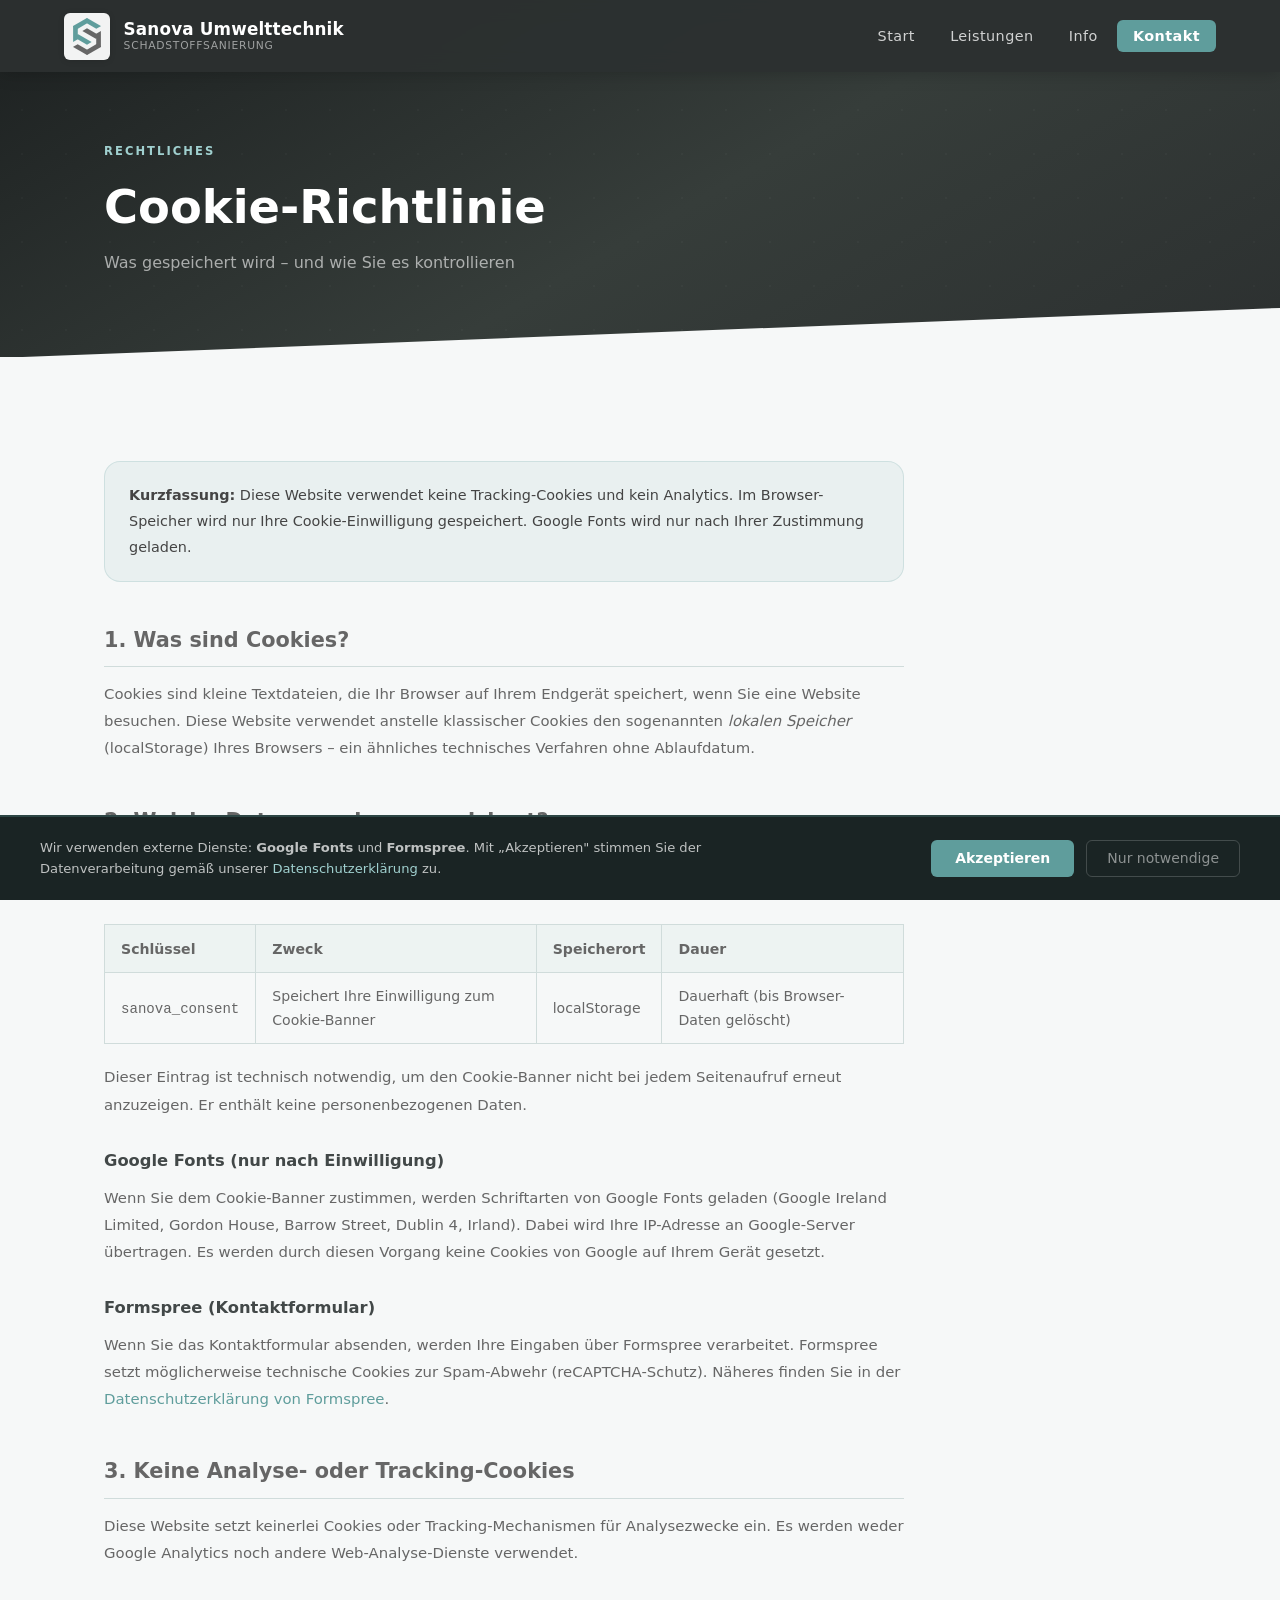
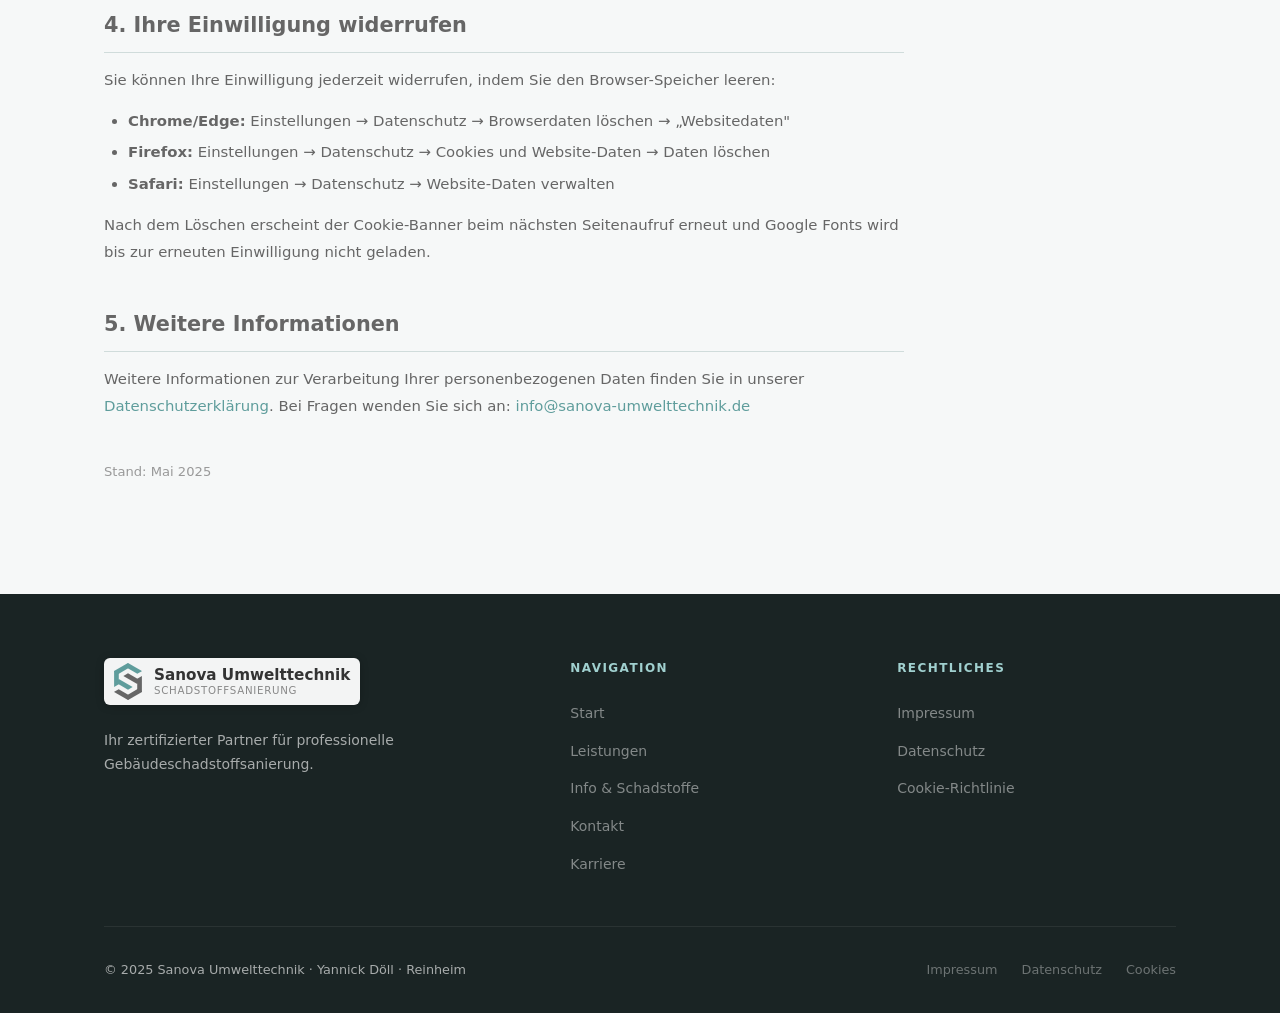
==== cookies.html @ a1963cd4 "Add all subpages, cookie banner, shared CSS/JS - styles.css, shared.js: shared styles and JS (nav, f" ====
<!DOCTYPE html>
<html lang="de">
<head>
<meta charset="UTF-8">
<meta name="viewport" content="width=device-width, initial-scale=1.0">
<title>Cookie-Richtlinie – Sanova Umwelttechnik</title>
<meta name="robots" content="noindex">
<link rel="stylesheet" href="styles.css">
</head>
<body>

<nav id="nav">
  <a href="index.html" class="n-logo">
    <div class="n-logo-bg">
      <svg class="n-logo-sym" width="28" height="37" viewBox="0 0 622 823" xmlns="http://www.w3.org/2000/svg">
        <path class="lp-g" d="M620 288 620 644 516 644 516 347.939Z" fill-rule="evenodd"/>
        <path class="lp-g" d="M311.668 230.654 568.369 378.86 516.4 468.87 207.731 290.662Z" fill-rule="evenodd"/>
        <path class="lp-g" d="M570.025 552.78 621.994 642.79 312.577 821.43 260.609 731.42Z" fill-rule="evenodd"/>
        <path class="lp-g" d="M104.385 582.97 363.34 732.48 311.372 822.49 1.955 643.85 3.463 641.24Z" fill-rule="evenodd"/>
        <path class="lp-t" d="M2 535 2 179 106 179 106 475.06Z" fill-rule="evenodd"/>
        <path class="lp-t" d="M310.624 592.39 53.923 444.18 105.892 354.17 414.561 532.38Z" fill-rule="evenodd"/>
        <path class="lp-t" d="M52.267 270.263 0.299 180.251 309.715 1.609 361.684 91.621Z" fill-rule="evenodd"/>
        <path class="lp-t" d="M517.908 240.075 258.952 90.567 310.921 0.555 620.337 179.197 618.83 181.807Z" fill-rule="evenodd"/>
      </svg>
    </div>
    <div class="n-logo-name">
      <span class="n-l1">Sanova Umwelttechnik</span>
      <span class="n-l2">Schadstoffsanierung</span>
    </div>
  </a>
  <ul class="nlinks">
    <li><a href="index.html">Start</a></li>
    <li><a href="leistungen.html">Leistungen</a></li>
    <li><a href="info.html">Info</a></li>
    <li><a href="kontakt.html" class="n-cta">Kontakt</a></li>
  </ul>
</nav>

<div class="page-hero">
  <div class="ctr ph-inner">
    <div class="stag">Rechtliches</div>
    <h1>Cookie-Richtlinie</h1>
    <p>Was gespeichert wird – und wie Sie es kontrollieren</p>
  </div>
</div>

<section class="page-content">
  <div class="ctr">
    <div class="prose">

      <div class="info-box">
        <p>
          <strong>Kurzfassung:</strong> Diese Website verwendet keine Tracking-Cookies und kein Analytics.
          Im Browser-Speicher wird nur Ihre Cookie-Einwilligung gespeichert.
          Google Fonts wird nur nach Ihrer Zustimmung geladen.
        </p>
      </div>

      <h2>1. Was sind Cookies?</h2>
      <p>
        Cookies sind kleine Textdateien, die Ihr Browser auf Ihrem Endgerät speichert, wenn Sie eine Website besuchen.
        Diese Website verwendet anstelle klassischer Cookies den sogenannten <em>lokalen Speicher</em> (localStorage)
        Ihres Browsers – ein ähnliches technisches Verfahren ohne Ablaufdatum.
      </p>

      <h2>2. Welche Daten werden gespeichert?</h2>

      <h3>Einwilligungsspeicherung (technisch notwendig)</h3>
      <table>
        <thead>
          <tr><th>Schlüssel</th><th>Zweck</th><th>Speicherort</th><th>Dauer</th></tr>
        </thead>
        <tbody>
          <tr><td><code>sanova_consent</code></td><td>Speichert Ihre Einwilligung zum Cookie-Banner</td><td>localStorage</td><td>Dauerhaft (bis Browser-Daten gelöscht)</td></tr>
        </tbody>
      </table>
      <p>
        Dieser Eintrag ist technisch notwendig, um den Cookie-Banner nicht bei jedem Seitenaufruf erneut anzuzeigen.
        Er enthält keine personenbezogenen Daten.
      </p>

      <h3>Google Fonts (nur nach Einwilligung)</h3>
      <p>
        Wenn Sie dem Cookie-Banner zustimmen, werden Schriftarten von Google Fonts geladen
        (Google Ireland Limited, Gordon House, Barrow Street, Dublin 4, Irland).
        Dabei wird Ihre IP-Adresse an Google-Server übertragen. Es werden durch diesen Vorgang
        keine Cookies von Google auf Ihrem Gerät gesetzt.
      </p>

      <h3>Formspree (Kontaktformular)</h3>
      <p>
        Wenn Sie das Kontaktformular absenden, werden Ihre Eingaben über Formspree verarbeitet.
        Formspree setzt möglicherweise technische Cookies zur Spam-Abwehr (reCAPTCHA-Schutz).
        Näheres finden Sie in der <a href="https://formspree.io/legal/privacy-policy" target="_blank" rel="noopener noreferrer">Datenschutzerklärung von Formspree</a>.
      </p>

      <h2>3. Keine Analyse- oder Tracking-Cookies</h2>
      <p>
        Diese Website setzt keinerlei Cookies oder Tracking-Mechanismen für Analysezwecke ein.
        Es werden weder Google Analytics noch andere Web-Analyse-Dienste verwendet.
      </p>

      <h2>4. Ihre Einwilligung widerrufen</h2>
      <p>
        Sie können Ihre Einwilligung jederzeit widerrufen, indem Sie den Browser-Speicher leeren:
      </p>
      <ul>
        <li><strong>Chrome/Edge:</strong> Einstellungen → Datenschutz → Browserdaten löschen → „Websitedaten"</li>
        <li><strong>Firefox:</strong> Einstellungen → Datenschutz → Cookies und Website-Daten → Daten löschen</li>
        <li><strong>Safari:</strong> Einstellungen → Datenschutz → Website-Daten verwalten</li>
      </ul>
      <p>
        Nach dem Löschen erscheint der Cookie-Banner beim nächsten Seitenaufruf erneut und
        Google Fonts wird bis zur erneuten Einwilligung nicht geladen.
      </p>

      <h2>5. Weitere Informationen</h2>
      <p>
        Weitere Informationen zur Verarbeitung Ihrer personenbezogenen Daten finden Sie in unserer
        <a href="datenschutz.html">Datenschutzerklärung</a>. Bei Fragen wenden Sie sich an:
        <a href="mailto:info@sanova-umwelttechnik.de">info@sanova-umwelttechnik.de</a>
      </p>

      <p style="margin-top:2.5rem;font-size:.82rem;color:#999">Stand: Mai 2025</p>

    </div>
  </div>
</section>

<footer>
  <div class="ctr">
    <div class="ftop">
      <div class="fbrand">
        <div class="fbrand-logo">
          <div style="background:rgba(255,255,255,.95);border-radius:6px;padding:5px 10px;display:inline-flex;align-items:center;gap:.75rem;box-shadow:0 1px 8px rgba(0,0,0,.22)">
            <svg width="28" height="37" viewBox="0 0 622 823" xmlns="http://www.w3.org/2000/svg">
              <path d="M620 288 620 644 516 644 516 347.939Z" fill="#666666" fill-rule="evenodd"/>
              <path d="M311.668 230.654 568.369 378.86 516.4 468.87 207.731 290.662Z" fill="#666666" fill-rule="evenodd"/>
              <path d="M570.025 552.78 621.994 642.79 312.577 821.43 260.609 731.42Z" fill="#666666" fill-rule="evenodd"/>
              <path d="M104.385 582.97 363.34 732.48 311.372 822.49 1.955 643.85 3.463 641.24Z" fill="#666666" fill-rule="evenodd"/>
              <path d="M2 535 2 179 106 179 106 475.06Z" fill="#5F9D9C" fill-rule="evenodd"/>
              <path d="M310.624 592.39 53.923 444.18 105.892 354.17 414.561 532.38Z" fill="#5F9D9C" fill-rule="evenodd"/>
              <path d="M52.267 270.263 0.299 180.251 309.715 1.609 361.684 91.621Z" fill="#5F9D9C" fill-rule="evenodd"/>
              <path d="M517.908 240.075 258.952 90.567 310.921 0.555 620.337 179.197 618.83 181.807Z" fill="#5F9D9C" fill-rule="evenodd"/>
            </svg>
            <div style="display:flex;flex-direction:column;line-height:1.15">
              <span style="font-size:.95rem;font-weight:700;color:#333">Sanova Umwelttechnik</span>
              <span style="font-size:.64rem;color:#888;text-transform:uppercase;letter-spacing:.07em">Schadstoffsanierung</span>
            </div>
          </div>
        </div>
        <p>Ihr zertifizierter Partner für professionelle Gebäudeschadstoffsanierung.</p>
      </div>
      <div class="fcol"><h4>Navigation</h4><ul>
        <li><a href="index.html">Start</a></li>
        <li><a href="leistungen.html">Leistungen</a></li>
        <li><a href="info.html">Info &amp; Schadstoffe</a></li>
        <li><a href="kontakt.html">Kontakt</a></li>
        <li><a href="karriere.html">Karriere</a></li>
      </ul></div>
      <div class="fcol"><h4>Rechtliches</h4><ul>
        <li><a href="impressum.html">Impressum</a></li>
        <li><a href="datenschutz.html">Datenschutz</a></li>
        <li><a href="cookies.html">Cookie-Richtlinie</a></li>
      </ul></div>
    </div>
    <div class="fbot">
      <p>© 2025 Sanova Umwelttechnik · Yannick Döll · Reinheim</p>
      <div class="fbot-links"><a href="impressum.html">Impressum</a><a href="datenschutz.html">Datenschutz</a><a href="cookies.html">Cookies</a></div>
    </div>
  </div>
</footer>

<div id="cb" class="cb">
  <p class="cb-text">Wir verwenden externe Dienste: <strong>Google Fonts</strong> und <strong>Formspree</strong>. Mit „Akzeptieren" stimmen Sie der Datenverarbeitung gemäß unserer <a href="datenschutz.html">Datenschutzerklärung</a> zu.</p>
  <div class="cb-btns">
    <button class="cb-btn-ok" onclick="acceptCookies()">Akzeptieren</button>
    <button class="cb-btn-no" onclick="rejectCookies()">Nur notwendige</button>
  </div>
</div>
<script src="shared.js"></script>
</body>
</html>
---- styles.css ----
/* Sanova Umwelttechnik – Shared Styles */
:root{
  --g900:#1c2020;--g800:#2c3030;--g700:#424848;--g600:#666666;--g500:#7a7a7a;
  --teal:#5F9D9C;--teal-l:#79b7b6;--teal-xl:#a0d0cf;--teal-dim:rgba(95,157,156,.13);
  --bg:#f6f8f8;--bg-alt:#edf3f2;--white:#fff;--border:#d0dcdb;
  --text:#222;--tm:#444;--tl:#666;
  --shadow:0 4px 24px rgba(102,102,102,.09);--shadow-lg:0 12px 48px rgba(102,102,102,.15);
  --r:6px;--rl:16px;--tr:.3s cubic-bezier(.4,0,.2,1);
}
*{margin:0;padding:0;box-sizing:border-box}
html{scroll-behavior:smooth}
body{font-family:'Aptos','DM Sans',system-ui,sans-serif;color:var(--text);background:var(--bg);overflow-x:hidden;line-height:1.75;-webkit-font-smoothing:antialiased}

/* ── NAV ── */
nav{position:fixed;top:0;left:0;right:0;z-index:100;padding:0 4rem;height:72px;display:flex;align-items:center;justify-content:space-between;background:rgba(44,48,48,.96);backdrop-filter:blur(10px);box-shadow:0 2px 16px rgba(0,0,0,.18);transition:background var(--tr),box-shadow var(--tr)}
nav.sc{background:#fff;box-shadow:0 2px 30px rgba(0,0,0,.09)}
.lp-g{fill:#666666}.lp-t{fill:#5F9D9C}
.n-logo-bg{background:rgba(255,255,255,.94);border-radius:6px;padding:5px 9px;display:flex;align-items:center;transition:background var(--tr),padding var(--tr),box-shadow var(--tr);box-shadow:0 1px 6px rgba(0,0,0,.12)}
nav.sc .n-logo-bg{background:transparent;padding:5px 0;box-shadow:none}
.n-logo{display:flex;align-items:center;gap:.85rem;text-decoration:none}
.n-logo-sym{display:block;flex-shrink:0}
.n-logo-name{display:flex;flex-direction:column;line-height:1.15}
.n-l1{font-size:1.05rem;font-weight:700;color:#fff;transition:color var(--tr);letter-spacing:.01em}
.n-l2{font-size:.67rem;font-weight:400;color:rgba(255,255,255,.55);letter-spacing:.07em;text-transform:uppercase;transition:color var(--tr)}
nav.sc .n-l1{color:#333}
nav.sc .n-l2{color:#888}
.nlinks{display:flex;align-items:center;gap:.2rem;list-style:none}
.nlinks a{padding:.5rem 1rem;color:rgba(255,255,255,.78);font-size:.9rem;font-weight:500;letter-spacing:.03em;border-radius:var(--r);transition:all var(--tr);text-decoration:none}
.nlinks a:hover,.nlinks a.active{color:#fff;background:rgba(255,255,255,.1)}
nav.sc .nlinks a{color:var(--g500)}
nav.sc .nlinks a:hover,nav.sc .nlinks a.active{color:var(--g600);background:rgba(102,102,102,.07)}
.n-cta{background:var(--teal) !important;color:#fff !important;font-weight:600 !important}
.n-cta:hover{background:var(--teal-l) !important;transform:translateY(-1px)}
nav.sc .n-cta{background:var(--teal) !important;color:#fff !important}

/* ── COMMON ── */
.ctr{max-width:1200px;margin:0 auto;padding:0 4rem}
.sh{margin-bottom:3.5rem}
.stag{display:inline-block;font-size:.72rem;font-weight:600;letter-spacing:.18em;text-transform:uppercase;color:var(--teal);margin-bottom:.75rem}
.stitle{font-size:clamp(1.75rem,3vw,2.5rem);font-weight:700;line-height:1.22;color:var(--g600)}
.sdesc{margin-top:1rem;font-size:1rem;color:var(--tl);max-width:560px;line-height:1.75}

/* ── BUTTONS ── */
.btn-p{display:inline-flex;align-items:center;gap:.5rem;background:var(--teal);color:#fff;padding:.9rem 2rem;border-radius:var(--r);font-weight:600;font-size:.95rem;text-decoration:none;transition:all var(--tr);border:2px solid var(--teal)}
.btn-p:hover{background:var(--teal-l);border-color:var(--teal-l);transform:translateY(-2px);box-shadow:0 8px 25px rgba(95,157,156,.32)}
.btn-s{display:inline-flex;align-items:center;gap:.5rem;background:transparent;color:rgba(255,255,255,.82);padding:.9rem 2rem;border-radius:var(--r);font-weight:500;font-size:.95rem;text-decoration:none;border:2px solid rgba(255,255,255,.25);transition:all var(--tr)}
.btn-s:hover{border-color:rgba(255,255,255,.52);background:rgba(255,255,255,.06)}
.btn-outline{display:inline-flex;align-items:center;gap:.5rem;background:transparent;color:var(--teal);padding:.85rem 1.75rem;border-radius:var(--r);font-weight:600;font-size:.92rem;text-decoration:none;border:2px solid var(--teal);transition:all var(--tr)}
.btn-outline:hover{background:var(--teal);color:#fff;transform:translateY(-2px)}

/* ── TAGS ── */
.tags{display:flex;flex-wrap:wrap;gap:.4rem}
.tag{background:rgba(95,157,156,.1);color:var(--g500);padding:.22rem .75rem;border-radius:2rem;font-size:.76rem;font-weight:500}

/* ── FORM ── */
.cform{background:#fff;border-radius:20px;padding:2.5rem;box-shadow:0 6px 36px rgba(102,102,102,.12)}
.frow{display:grid;grid-template-columns:1fr 1fr;gap:1rem}
.fg{margin-bottom:1.25rem}
.fg label{display:block;font-size:.82rem;font-weight:600;color:var(--tm);margin-bottom:.5rem;letter-spacing:.02em}
.fg input,.fg select,.fg textarea{width:100%;padding:.85rem 1rem;border:1.5px solid var(--border);border-radius:var(--r);font-family:'Aptos','DM Sans',system-ui,sans-serif;font-size:.92rem;color:var(--text);background:var(--bg);transition:all var(--tr);outline:none}
.fg input:focus,.fg select:focus,.fg textarea:focus{border-color:var(--teal);background:#fff;box-shadow:0 0 0 3px rgba(95,157,156,.12)}
.fg textarea{height:130px;resize:vertical}
.fsub{width:100%;padding:1rem;background:var(--teal);color:#fff;border:none;border-radius:var(--r);font-family:'Aptos','DM Sans',system-ui,sans-serif;font-size:1rem;font-weight:700;cursor:pointer;transition:all var(--tr);letter-spacing:.02em;display:flex;align-items:center;justify-content:center;gap:.5rem}
.fsub:hover{background:var(--teal-l);transform:translateY(-2px);box-shadow:0 8px 20px rgba(95,157,156,.28)}
.clayout{display:grid;grid-template-columns:1fr 1.3fr;gap:5rem;align-items:start}
.ci h3{font-size:1.45rem;font-weight:700;color:var(--g600);margin-bottom:1rem}
.ci p{font-size:.95rem;color:var(--tl);line-height:1.75;margin-bottom:2.5rem}
.cdetails{display:flex;flex-direction:column;gap:1rem}
.cdet{display:flex;align-items:center;gap:.875rem;font-size:.9rem;color:var(--text)}
.cdico{width:40px;height:40px;min-width:40px;background:rgba(95,157,156,.12);border-radius:10px;display:flex;align-items:center;justify-content:center;color:var(--teal)}
.cdet a{color:var(--text);text-decoration:none}
.cdet a:hover{color:var(--teal)}

/* ── FOOTER ── */
footer{background:#1a2424;padding:4rem 0 2rem;color:rgba(255,255,255,.62)}
.ftop{display:grid;grid-template-columns:1.5fr 1fr 1fr;gap:3rem;padding-bottom:3rem;border-bottom:1px solid rgba(255,255,255,.07)}
.fbrand-logo{margin-bottom:1.25rem}
.fbrand p{font-size:.875rem;line-height:1.7;max-width:320px}
.fcol h4{font-size:.75rem;font-weight:700;color:var(--teal-xl);text-transform:uppercase;letter-spacing:.12em;margin-bottom:1.25rem}
.fcol ul{list-style:none;display:flex;flex-direction:column;gap:.6rem}
.fcol a{font-size:.875rem;color:rgba(255,255,255,.46);text-decoration:none;transition:color var(--tr)}
.fcol a:hover{color:var(--teal-xl)}
.fbot{padding-top:2rem;display:flex;justify-content:space-between;align-items:center;flex-wrap:wrap;gap:1rem}
.fbot p{font-size:.8rem}
.fbot-links{display:flex;gap:1.5rem}
.fbot-links a{font-size:.8rem;color:rgba(255,255,255,.36);text-decoration:none;transition:color var(--tr)}
.fbot-links a:hover{color:var(--teal-xl)}

/* ── REVEAL ── */
.rv{opacity:0;transform:translateY(22px);transition:opacity .65s ease,transform .65s ease}
.rv.vis{opacity:1;transform:translateY(0)}
@keyframes fiu{from{opacity:0;transform:translateY(24px)}to{opacity:1;transform:translateY(0)}}
.fi1{animation:fiu .8s .05s ease both}
.fi2{animation:fiu .8s .18s ease both}
.fi3{animation:fiu .8s .3s ease both}
.fi4{animation:fiu .8s .42s ease both}

/* ── PAGE HERO (subpages) ── */
.page-hero{background:linear-gradient(150deg,#1c2020 0%,#363d3a 55%,#2c3030 100%);padding:8.5rem 0 5rem;position:relative;overflow:hidden}
.page-hero::before{content:'';position:absolute;inset:0;background-image:radial-gradient(rgba(255,255,255,.08) 1px,transparent 1px);background-size:44px 44px;pointer-events:none;opacity:.3}
.page-hero::after{content:'';position:absolute;bottom:-1px;left:0;right:0;height:50px;background:var(--bg);clip-path:polygon(0 100%,100% 0,100% 100%)}
.ph-inner{position:relative;z-index:2}
.ph-inner .stag{color:var(--teal-xl)}
.ph-inner h1{font-size:clamp(2rem,4vw,2.9rem);font-weight:700;color:#fff;line-height:1.15;margin-top:.5rem}
.ph-inner p{color:rgba(255,255,255,.6);margin-top:.9rem;font-size:1rem;max-width:560px;line-height:1.75}

/* ── COOKIE BANNER ── */
.cb{position:fixed;bottom:0;left:0;right:0;z-index:999;background:#1a2424;border-top:2px solid rgba(95,157,156,.28);padding:1.25rem 2.5rem;display:flex;align-items:center;justify-content:space-between;gap:2rem;flex-wrap:wrap;transform:translateY(100%);transition:transform .4s cubic-bezier(.4,0,.2,1)}
.cb.show{transform:translateY(0)}
.cb-text{font-size:.82rem;color:rgba(255,255,255,.72);line-height:1.65;max-width:680px}
.cb-text a{color:var(--teal-xl);text-decoration:none}
.cb-btns{display:flex;gap:.75rem;flex-shrink:0;flex-wrap:wrap}
.cb-btn-ok{background:var(--teal);color:#fff;border:none;padding:.6rem 1.5rem;border-radius:var(--r);font-size:.875rem;font-weight:600;cursor:pointer;font-family:inherit;transition:background var(--tr)}
.cb-btn-ok:hover{background:var(--teal-l)}
.cb-btn-no{background:transparent;color:rgba(255,255,255,.5);border:1px solid rgba(255,255,255,.18);padding:.6rem 1.25rem;border-radius:var(--r);font-size:.875rem;cursor:pointer;font-family:inherit;transition:all var(--tr)}
.cb-btn-no:hover{border-color:rgba(255,255,255,.4);color:rgba(255,255,255,.8)}

/* ── PROSE (legal/info pages) ── */
.page-content{padding:5rem 0 6rem;background:var(--bg)}
.prose{max-width:800px}
.prose h2{font-size:1.3rem;font-weight:700;color:var(--g600);margin:2.5rem 0 .9rem;padding-bottom:.5rem;border-bottom:1px solid var(--border)}
.prose h3{font-size:1.02rem;font-weight:700;color:var(--g700);margin:1.75rem 0 .6rem}
.prose p{font-size:.93rem;color:var(--tl);line-height:1.82;margin-bottom:.9rem}
.prose ul,.prose ol{font-size:.93rem;color:var(--tl);line-height:1.82;margin-bottom:.9rem;padding-left:1.5rem}
.prose li{margin-bottom:.25rem}
.prose a{color:var(--teal);text-decoration:none}
.prose a:hover{text-decoration:underline}
.prose .info-box{background:rgba(95,157,156,.08);border:1px solid rgba(95,157,156,.2);border-radius:var(--rl);padding:1.25rem 1.5rem;margin:1.5rem 0}
.prose .info-box p{margin:0;color:var(--tm);font-size:.9rem}
.prose table{width:100%;border-collapse:collapse;margin:1.25rem 0;font-size:.88rem}
.prose th{background:var(--bg-alt);color:var(--g600);font-weight:700;padding:.7rem 1rem;text-align:left;border:1px solid var(--border)}
.prose td{padding:.65rem 1rem;border:1px solid var(--border);color:var(--tl)}

/* ── RESPONSIVE ── */
@media(max-width:900px){
  nav{padding:0 2rem}
  .ctr{padding:0 2rem}
  .clayout{grid-template-columns:1fr}
  .ftop{grid-template-columns:1fr 1fr}
  .cb{flex-direction:column;align-items:flex-start;gap:1rem}
  .ph-inner{padding:0 2rem}
}
@media(max-width:600px){
  nav{padding:0 1.25rem}
  .ctr{padding:0 1.25rem}
  .ph-inner{padding:0 1.25rem}
  .frow{grid-template-columns:1fr}
  .ftop{grid-template-columns:1fr}
  .cb{padding:1rem 1.25rem}
  .cb-btns{width:100%}
  .cb-btn-ok,.cb-btn-no{flex:1;justify-content:center}
}
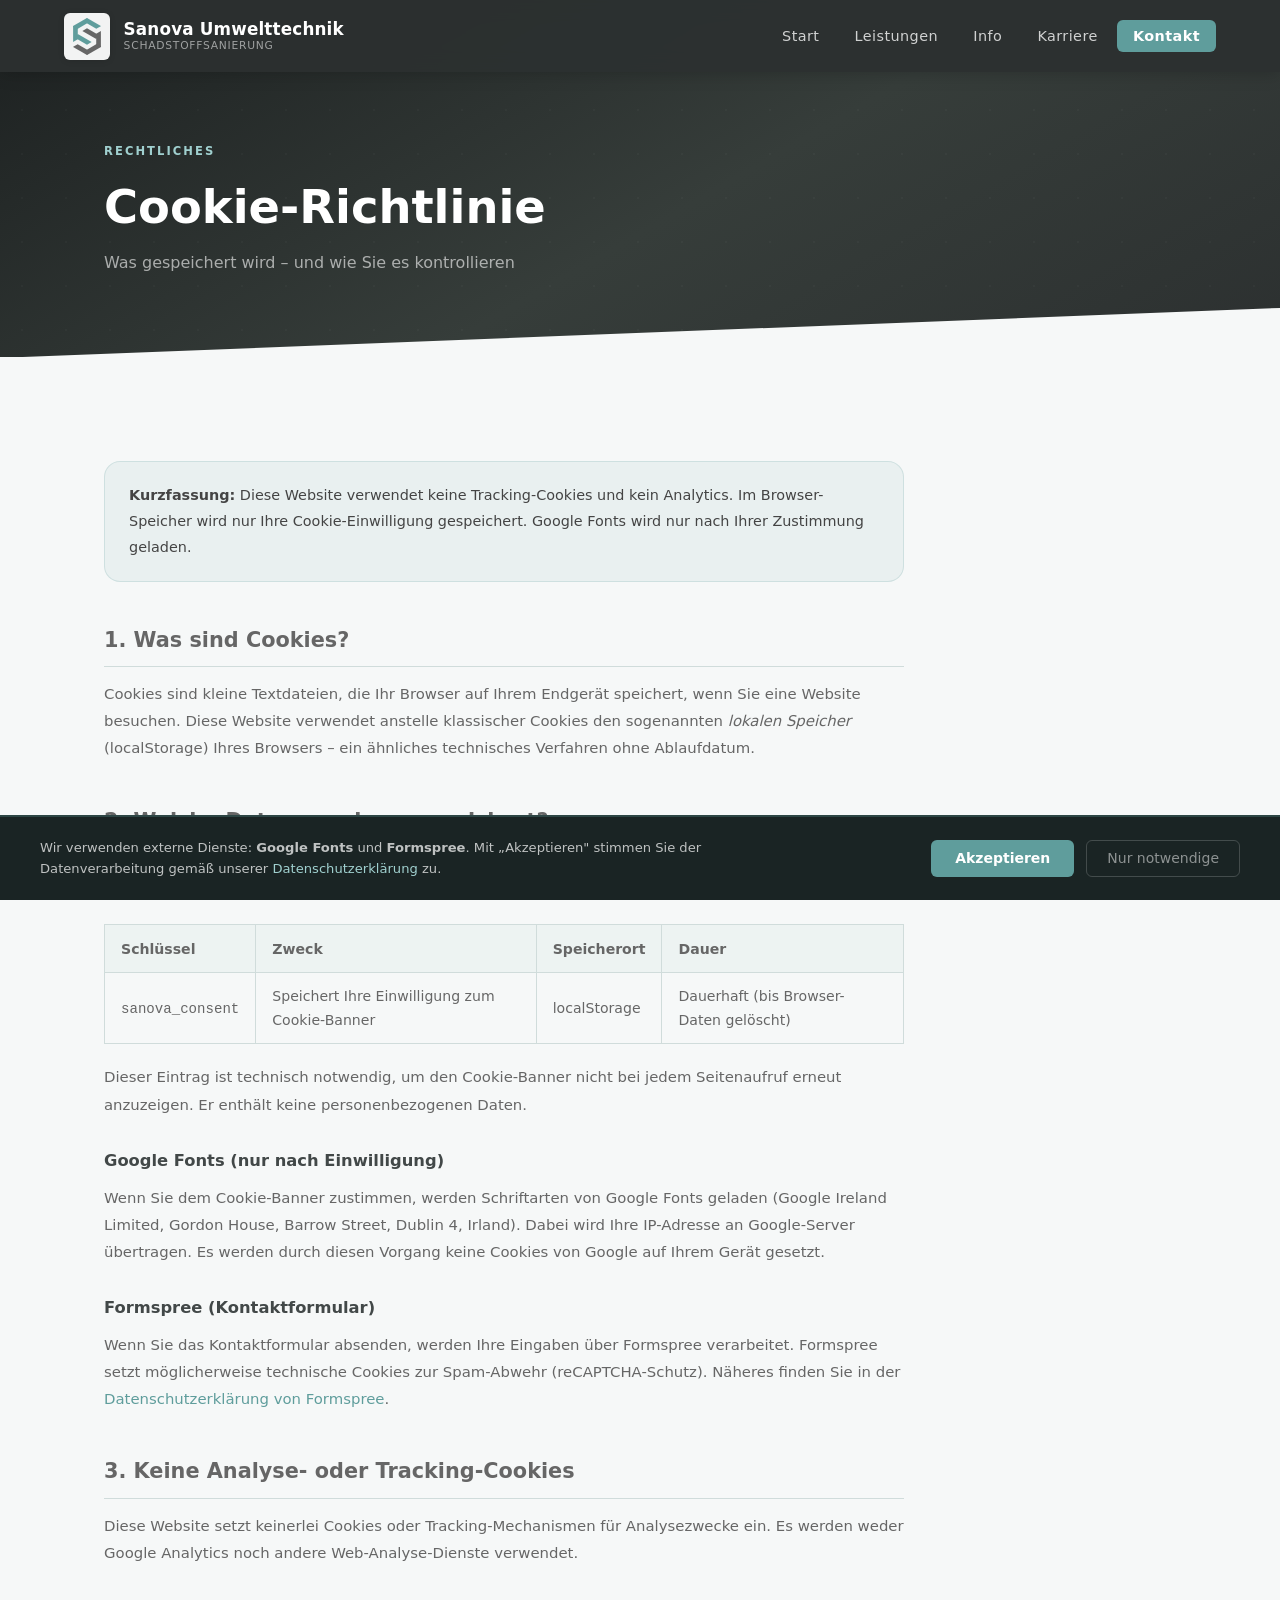
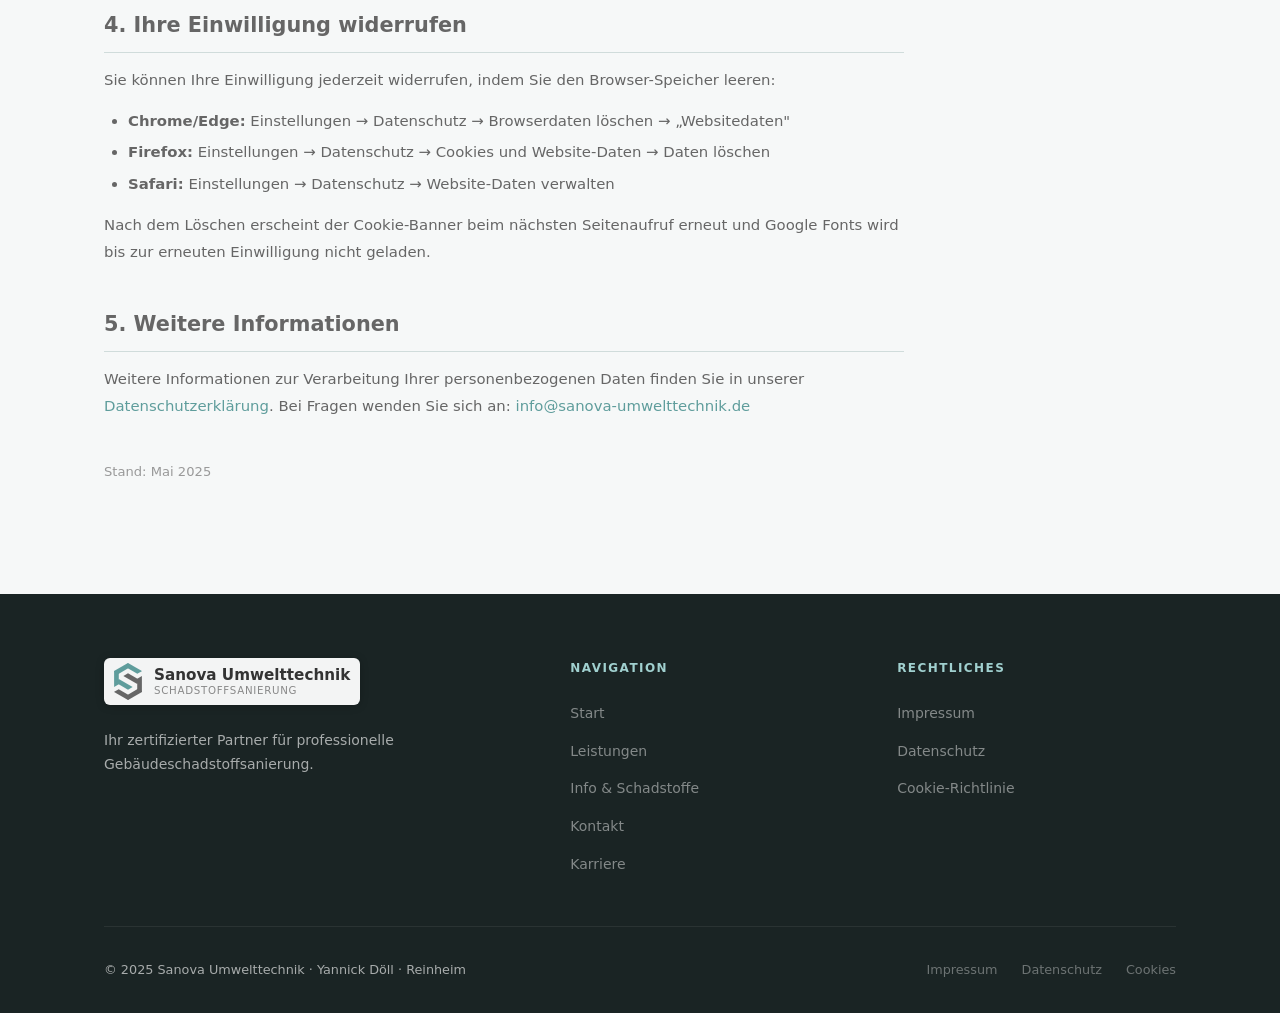
==== commit 05cc78f3: "Add Karriere to nav, hamburger menu, full mobile responsiveness - All pages: Karriere added to deskt" ====
--- a/cookies.html
+++ b/cookies.html
@@ -32,9 +32,18 @@
     <li><a href="index.html">Start</a></li>
     <li><a href="leistungen.html">Leistungen</a></li>
     <li><a href="info.html">Info</a></li>
+    <li><a href="karriere.html">Karriere</a></li>
     <li><a href="kontakt.html" class="n-cta">Kontakt</a></li>
   </ul>
+  <button class="n-ham" id="n-ham" aria-label="Menü öffnen"><span></span><span></span><span></span></button>
 </nav>
+<div class="n-mob" id="n-mob">
+  <a href="index.html">Start</a>
+  <a href="leistungen.html">Leistungen</a>
+  <a href="info.html">Info</a>
+  <a href="karriere.html">Karriere</a>
+  <a href="kontakt.html">Kontakt anfragen</a>
+</div>
 
 <div class="page-hero">
   <div class="ctr ph-inner">
--- a/styles.css
+++ b/styles.css
@@ -131,7 +131,29 @@
 .prose th{background:var(--bg-alt);color:var(--g600);font-weight:700;padding:.7rem 1rem;text-align:left;border:1px solid var(--border)}
 .prose td{padding:.65rem 1rem;border:1px solid var(--border);color:var(--tl)}
 
+/* ── HAMBURGER ── */
+.n-ham{display:none;flex-direction:column;justify-content:center;gap:5px;background:none;border:none;cursor:pointer;padding:8px 6px;border-radius:var(--r);transition:background var(--tr);flex-shrink:0}
+.n-ham:hover{background:rgba(255,255,255,.1)}
+nav.sc .n-ham:hover{background:rgba(0,0,0,.06)}
+.n-ham span{display:block;width:22px;height:2px;background:rgba(255,255,255,.85);border-radius:2px;transition:transform .3s ease,opacity .3s ease}
+nav.sc .n-ham span{background:var(--g600)}
+.n-ham.open span:nth-child(1){transform:translateY(7px) rotate(45deg)}
+.n-ham.open span:nth-child(2){opacity:0;transform:scaleX(0)}
+.n-ham.open span:nth-child(3){transform:translateY(-7px) rotate(-45deg)}
+
+/* ── MOBILE NAV ── */
+.n-mob{position:fixed;top:72px;left:0;right:0;z-index:98;background:rgba(26,32,32,.98);backdrop-filter:blur(14px);-webkit-backdrop-filter:blur(14px);padding:0 2rem 1.5rem;display:flex;flex-direction:column;transform:translateY(-110%);opacity:0;transition:transform .35s cubic-bezier(.4,0,.2,1),opacity .25s ease;pointer-events:none;border-bottom:2px solid rgba(95,157,156,.2)}
+.n-mob.open{transform:translateY(0);opacity:1;pointer-events:all}
+.n-mob a{display:flex;align-items:center;padding:.95rem 0;color:rgba(255,255,255,.72);font-size:1rem;font-weight:500;text-decoration:none;border-bottom:1px solid rgba(255,255,255,.07);transition:color var(--tr),padding var(--tr);letter-spacing:.01em}
+.n-mob a:hover,.n-mob a.active{color:var(--teal-xl);padding-left:.35rem}
+.n-mob a:last-child{border-bottom:none;margin-top:.75rem;background:var(--teal);color:#fff;border-radius:var(--r);padding:.85rem 1.5rem;justify-content:center;font-weight:700;letter-spacing:.02em}
+.n-mob a:last-child:hover{background:var(--teal-l);padding-left:1.5rem;color:#fff}
+
 /* ── RESPONSIVE ── */
+@media(max-width:860px){
+  .nlinks{display:none}
+  .n-ham{display:flex}
+}
 @media(max-width:900px){
   nav{padding:0 2rem}
   .ctr{padding:0 2rem}
@@ -139,6 +161,7 @@
   .ftop{grid-template-columns:1fr 1fr}
   .cb{flex-direction:column;align-items:flex-start;gap:1rem}
   .ph-inner{padding:0 2rem}
+  .page-hero{padding:7rem 0 4rem}
 }
 @media(max-width:600px){
   nav{padding:0 1.25rem}
@@ -149,4 +172,8 @@
   .cb{padding:1rem 1.25rem}
   .cb-btns{width:100%}
   .cb-btn-ok,.cb-btn-no{flex:1;justify-content:center}
+  .n-mob{padding:0 1.25rem 1.25rem}
+  .cform{padding:1.75rem 1.25rem}
+  .page-hero{padding:6.5rem 0 3.5rem}
+  .ph-inner h1{font-size:1.85rem}
 }
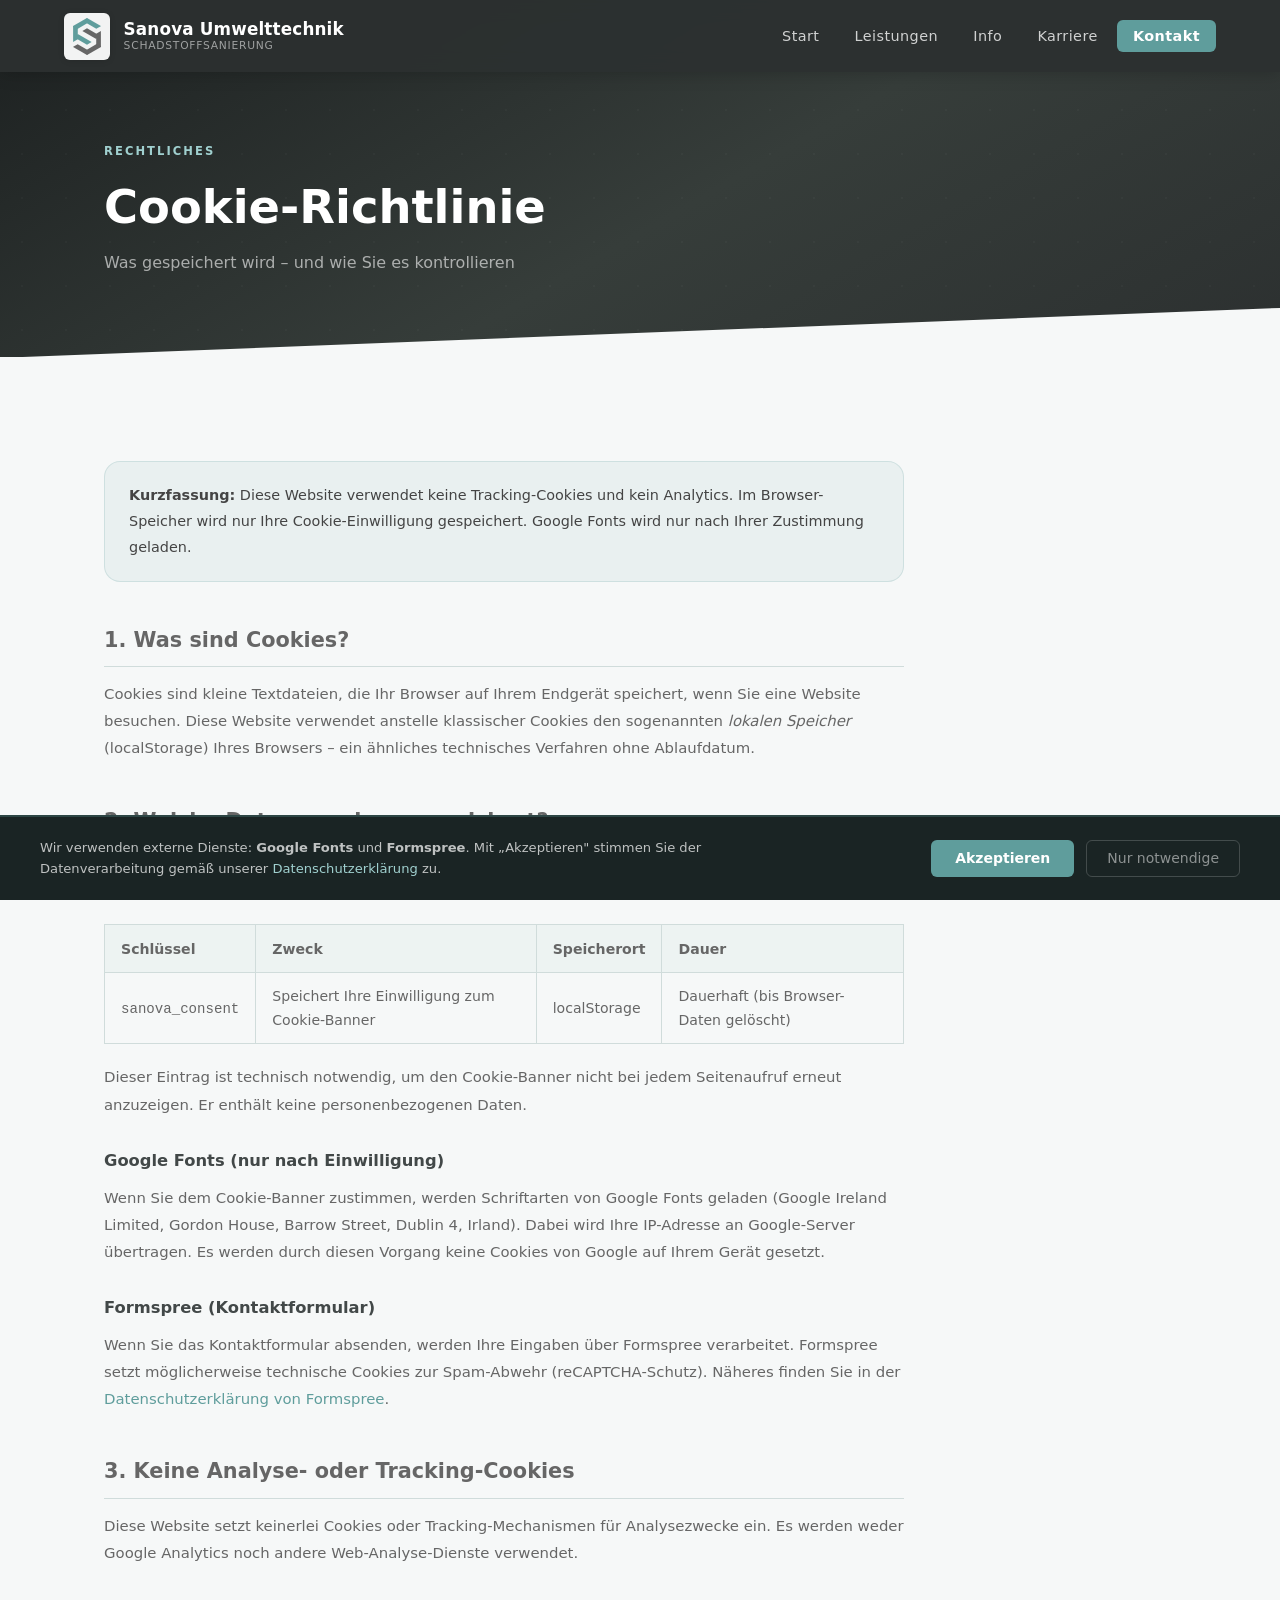
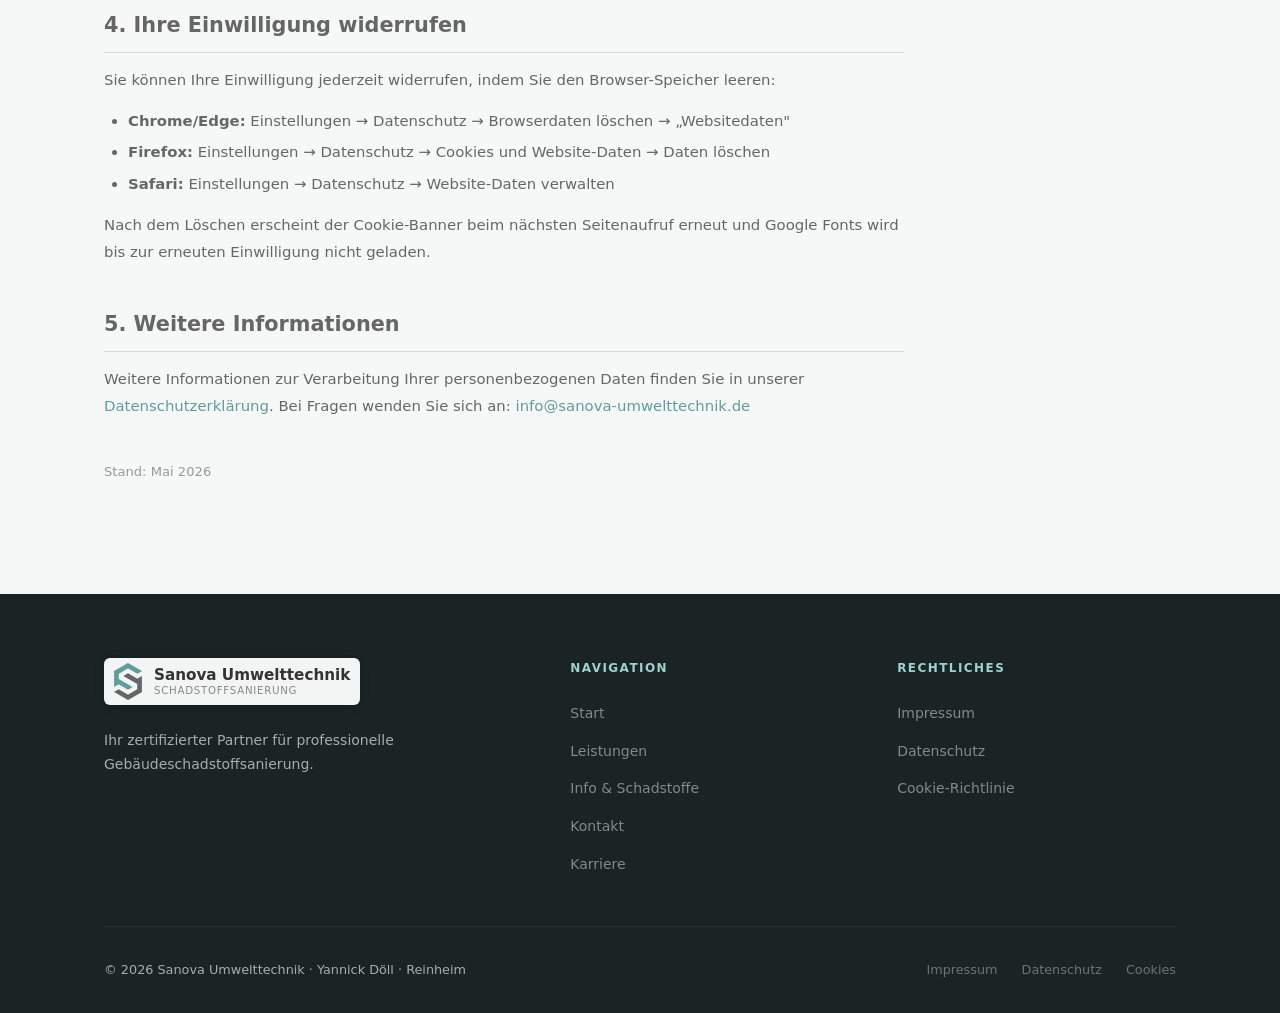
==== commit f65a2ae1: "Update Reaktionszeit-Angabe, Copyright 2026, dynamische Stellenanzeigen + Intranet - Entfernt feste " ====
--- a/cookies.html
+++ b/cookies.html
@@ -130,7 +130,7 @@
         <a href="mailto:info@sanova-umwelttechnik.de">info@sanova-umwelttechnik.de</a>
       </p>
 
-      <p style="margin-top:2.5rem;font-size:.82rem;color:#999">Stand: Mai 2025</p>
+      <p style="margin-top:2.5rem;font-size:.82rem;color:#999">Stand: Mai 2026</p>
 
     </div>
   </div>
@@ -174,7 +174,7 @@
       </ul></div>
     </div>
     <div class="fbot">
-      <p>© 2025 Sanova Umwelttechnik · Yannick Döll · Reinheim</p>
+      <p>© 2026 Sanova Umwelttechnik · Yannick Döll · Reinheim</p>
       <div class="fbot-links"><a href="impressum.html">Impressum</a><a href="datenschutz.html">Datenschutz</a><a href="cookies.html">Cookies</a></div>
     </div>
   </div>
